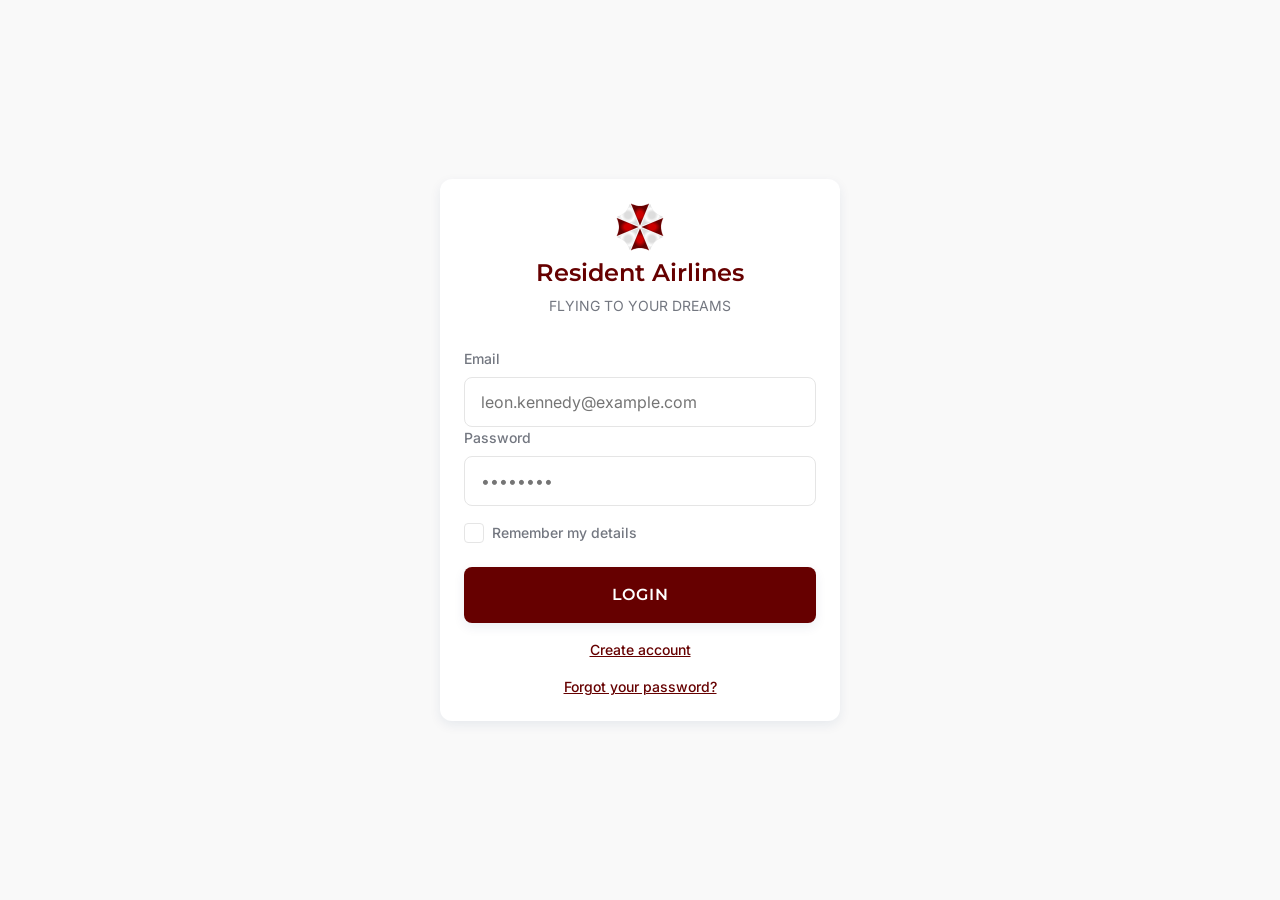
==== index.html @ 0a9ae1e3 "feat: :sparkles: Add login page structure with form" ====
<!DOCTYPE html>
<html lang="en">

<head>
    <meta charset="UTF-8">
    <meta name="viewport" content="width=device-width, initial-scale=1.0">
    <title>Resident Airlines</title>
    <link rel="stylesheet" href="./css/style.css">
    <link rel="stylesheet" href="./css/forms.css">
    <link rel="stylesheet" href="./css/layout.css">
</head>

<body>
    <div class="layout page--content">
        <main class="main-content main-content--centered">
            <div class="auth-container card">
                <div class="card__header">
                    <svg class="logo u-margin-bottom-sm">
                        <use href="./assets/logo.svg#logo"></use>
                    </svg>
                    <h1 class="card__title">Resident Airlines</h1>
                    <p class="card__subtitle">FLYING TO YOUR DREAMS</p>
                </div>

                <form action="form" action="#">
                    <div class="form__group">
                        <label class="form__label" for="email">Email</label>
                        <input class="form__input" type="email" id="email" placeholder="leon.kennedy@example.com" required>
                    </div>

                    <div class="form__group">
                        <label class="form__label" for="password">Password</label>
                        <input class="form__input" type="password" id="password" placeholder="••••••••" required>
                    </div>

                    <div class="form__group form__group--inline">
                        <label class="form__checkbox-container">
                            <input type="checkbox" class="form__checkbox">
                            <span class="form__label">Remember my details</span>
                        </label>
                    </div>

                    <a href="menu.html" class="btn btn--primary u-margin-top-md">Login</a>

                    <div class="card-links u-text-center u-display-column">
                        <a href="register.html" class="btn--link">Create account</a>
                        <a href="recover.html" class="btn--link">Forgot your password?</a>
                    </div>
                </form>
            </div>
        </main>
    </div>
</body>

</html>
---- css/style.css ----
@import url('https://fonts.googleapis.com/css2?family=Inter:wght@400;500;600&family=Montserrat:wght@500;600;700&display=swap');

:root {
  --color-primary: #660000;
  --color-primary-light: #943a3a;
  --color-secondary: #c5a059;
  --color-secondary-light: #e9c176;
  --color-background: #f9f9f9;
  --color-surface: #ffffff;
  --color-text-main: #1a1c1c;
  --color-text-muted: #737780;
  --color-border: #e5e5e5;
  --color-error: #ffa939;

  --font-heading: 'Montserrat', sans-serif;
  --font-body: 'Inter', sans-serif;

  --radius-sm: 4px;
  --radius-md: 8px;
  --radius-lg: 12px;
  --radius-xl: 24px;

  --shadow-1: 0 4px 12px rgba(0, 51, 102, 0.08);
  --shadow-hover: 0 8px 24px rgba(0, 51, 102, 0.12);

  --transition-default: all 0.3s ease;
}

*,
*::before,
*::after {
  box-sizing: border-box;
  margin: 0;
  padding: 0;
}

body {
  font-family: var(--font-body);
  background-color: var(--color-background);
  color: var(--color-text-main);
  line-height: 1.5;
}

h1 {
  font-family: var(--font-heading);
  font-weight: 600;
  line-height: 1.2;
  letter-spacing: 0, 02rem;
  color: var(--color-primary);
}

a {
  color: var(--color-primary);
  text-decoration: none;
  transition: var(--transition-default);
}

a:hover,
a:focus {
  color: var(--color-primary-light);
}

.u-text-center {
  text-align: center;
}

.u-margin-top-md {
  margin-top: 1.5rem;
}

.u-margin-bottom-sm {
  margin-bottom: 0.5rem;
}

.u-display-column {
  display: flex;
  flex-direction: column;
  gap: 1rem;
}

.logo {
  width: 48px;
  height: 48px;
}

.page-content {
  opacity: 0;
  animation: showContent 0.5s ease 2s forwards;
}

@keyframes showContent {
  to { opacity: 1; }
}
---- css/forms.css ----
.form {
  width: 100%;
  display: flex;
  flex-direction: column;
  gap: 1.25rem;
}

.form__group {
  display: flex;
  flex-direction: column;
  gap: 0.5rem;
  position: relative;
}

.form__group--inline {
  flex-direction: row;
  align-items: center;
  justify-content: space-between;
}

.form__label {
  font-size: 0.875rem;
  font-weight: 500;
  color: var(--color-text-muted);
}

.form__input {
  width: 100%;
  padding: 0.875rem 1rem;
  font-family: var(--font-body);
  font-size: 1rem;
  color: var(--color-text-main);
  background-color: var(--color-surface);
  border: 1px solid var(--color-border);
  border-radius: var(--radius-md);
  transition: var(--transition-default);
  outline: none;
}

.form__input:hover {
  border-color: var(--color-text-muted);
}

.form__input:focus,
.form__input:active {
  border-color: var(--color-primary);
  box-shadow: 0 0 0 2px rgba(0, 51, 102, 0.1);
}

.form__checkbox-container {
  display: flex;
  align-items: center;
  gap: 0.5rem;
  cursor: pointer;
  margin-top: 1rem;
}

.form__checkbox {
  appearance: none;
  width: 1.25rem;
  height: 1.25rem;
  border: 1px solid var(--color-border);
  border-radius: var(--radius-sm);
  background-color: var(--color-surface);
  cursor: pointer;
  position: relative;
  transition: var(--transition-default);
}

.form__checkbox:checked {
  background-color: var(--color-primary);
  border-color: var(--color-primary);
  background-image: url("data:image/svg+xml,%3Csvg xmlns='http://www.w3.org/2000/svg' viewBox='0 0 24 24' fill='none' stroke='white' stroke-width='4' stroke-linecap='round' stroke-linejoin='round'%3E%3Cpolyline points='20 6 9 17 4 12'%3E%3C/polyline%3E%3C/svg%3E");
  background-size: 70%;
  background-position: center;
  background-repeat: no-repeat;
}

.btn {
  display: inline-flex;
  align-items: center;
  justify-content: center;
  gap: 0.5rem;
  padding: 1rem 1.5rem;
  font-family: var(--font-heading);
  font-size: 1rem;
  font-weight: 600;
  letter-spacing: 0.05em;
  text-transform: uppercase;
  border: none;
  border-radius: var(--radius-md);
  cursor: pointer;
  transition: var(--transition-default);
  text-align: center;
  width: 100%;
}

.btn--primary {
  background-color: var(--color-primary);
  color: var(--color-surface);
  box-shadow: var(--shadow-1);
}

.btn--primary:hover,
.btn--primary:focus {
  background-color: rgb(95, 0, 0);
  transform: translateY(-2px);
  box-shadow: var(--shadow-hover);
  color: var(--color-surface);
}

.btn--primary:active {
  background-color: #800000;
  transform: translateY(0);
}

.btn--link {
  background: none;
  border: none;
  color: var(--color-primary);
  font-size: 0.875rem;
  font-weight: 500;
  text-decoration: underline;
  padding: 0;
  width: auto;
}
---- css/layout.css ----
.layout {
  display: flex;
  flex-direction: column;
  min-height: 100vh;
}

.main-content {
  flex: 1;
  padding: 2rem 1.5rem;
  display: flex;
  flex-direction: column;
  gap: 2rem;
  width: 100%;
}

.main-content--centered {
  justify-content: center;
  align-items: center;
}

/* CARDS */
.card {
  background-color: var(--color-surface);
  border-radius: var(--radius-lg);
  padding: 1.5rem;
  box-shadow: var(--shadow-1);
  transition: var(--transition-default);
}

.card:hover {
  box-shadow: var(--shadow-hover);
  transform: translateY(-2px);
}

.card__header {
  display: flex;
  flex-direction: column;
  align-items: center;
  text-align: center;
  margin-bottom: 2rem;
}

.card__title {
  font-size: 1.5rem;
  margin-bottom: 0.5rem;
}

.card__subtitle {
  color: var(--color-text-muted);
  font-size: 0.875rem;
}

.auth-container {
  width: 100%;
  max-width: 400px;
}

.card-links {
    margin-top: 1rem;
}
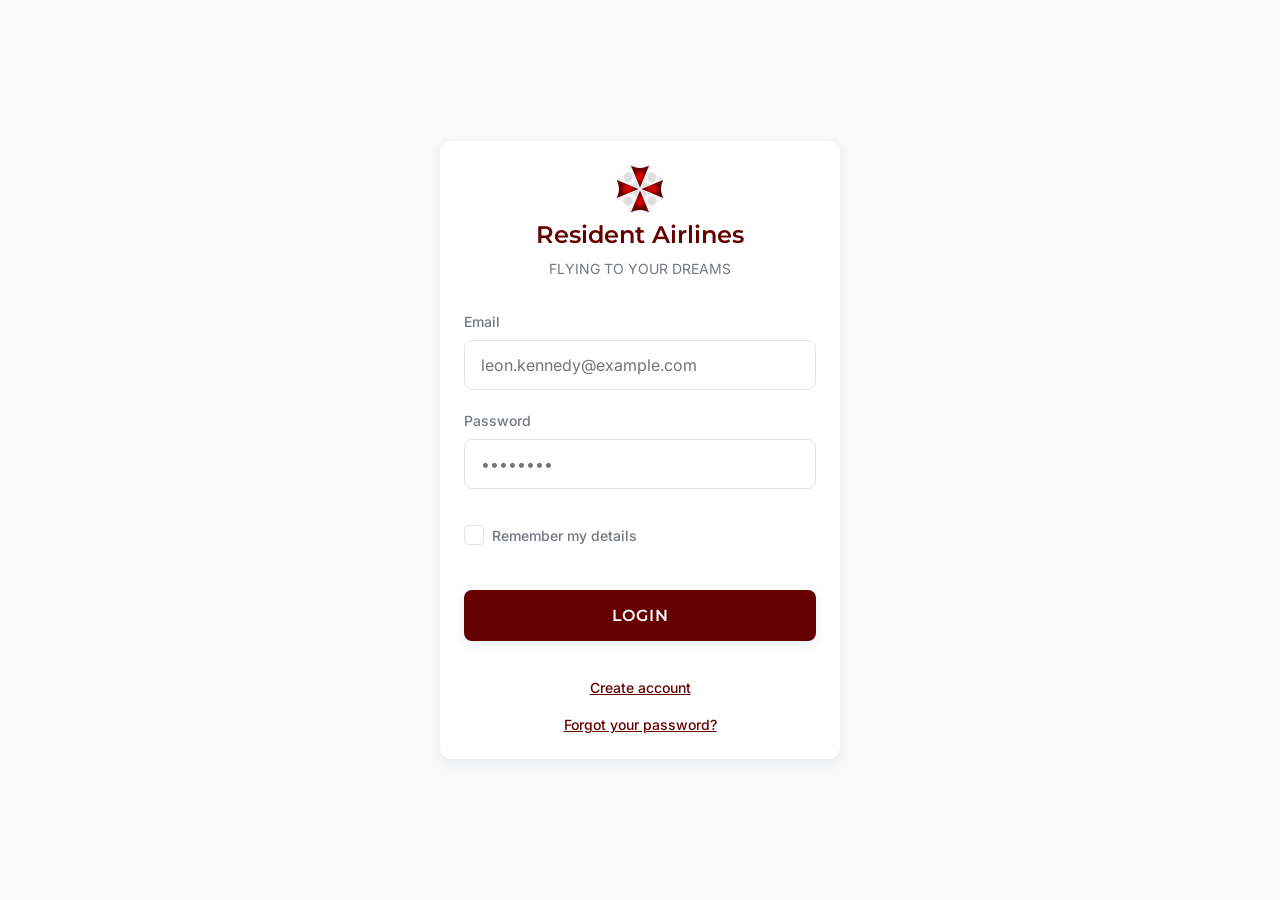
==== commit 815f89dd: "fix: :bug: Correct form attributes and improve button functionality on login page" ====
--- a/index.html
+++ b/index.html
@@ -11,7 +11,7 @@
 </head>
 
 <body>
-    <div class="layout page--content">
+    <div class="layout page-content">
         <main class="main-content main-content--centered">
             <div class="auth-container card">
                 <div class="card__header">
@@ -22,15 +22,15 @@
                     <p class="card__subtitle">FLYING TO YOUR DREAMS</p>
                 </div>
 
-                <form action="form" action="#">
+                <form class="form" action="./menu.html">
                     <div class="form__group">
                         <label class="form__label" for="email">Email</label>
-                        <input class="form__input" type="email" id="email" placeholder="leon.kennedy@example.com" required>
+                        <input class="form__input" type="email" name="email" id="email" placeholder="leon.kennedy@example.com" required>
                     </div>
 
                     <div class="form__group">
                         <label class="form__label" for="password">Password</label>
-                        <input class="form__input" type="password" id="password" placeholder="••••••••" required>
+                        <input class="form__input" type="password" name="password" id="password" placeholder="••••••••" required>
                     </div>
 
                     <div class="form__group form__group--inline">
@@ -40,11 +40,11 @@
                         </label>
                     </div>
 
-                    <a href="menu.html" class="btn btn--primary u-margin-top-md">Login</a>
+                    <input class="btn btn--primary u-margin-top-md" type="submit" value="Login">
 
                     <div class="card-links u-text-center u-display-column">
-                        <a href="register.html" class="btn--link">Create account</a>
-                        <a href="recover.html" class="btn--link">Forgot your password?</a>
+                        <a href="./register.html" class="btn--link">Create account</a>
+                        <a href="./recover.html" class="btn--link">Forgot your password?</a>
                     </div>
                 </form>
             </div>
--- a/css/style.css
+++ b/css/style.css
@@ -83,11 +83,21 @@
   height: 48px;
 }
 
+.icon {
+  display: inline-block;
+  width: 48px;
+  height: 48px;
+  color: var(--color-primary);
+  transition: var(--transition-default);
+}
+
 .page-content {
   opacity: 0;
-  animation: showContent 0.5s ease 2s forwards;
+  animation: showContent 0.5s ease 0.1s forwards;
 }
 
 @keyframes showContent {
-  to { opacity: 1; }
+  to {
+    opacity: 1;
+  }
 }
--- a/css/layout.css
+++ b/css/layout.css
@@ -50,6 +50,12 @@
   font-size: 0.875rem;
 }
 
+.subtext {
+  color: var(--color-text-muted);
+  font-size: 0.875rem;
+  text-align: justify;
+}
+
 .auth-container {
   width: 100%;
   max-width: 400px;
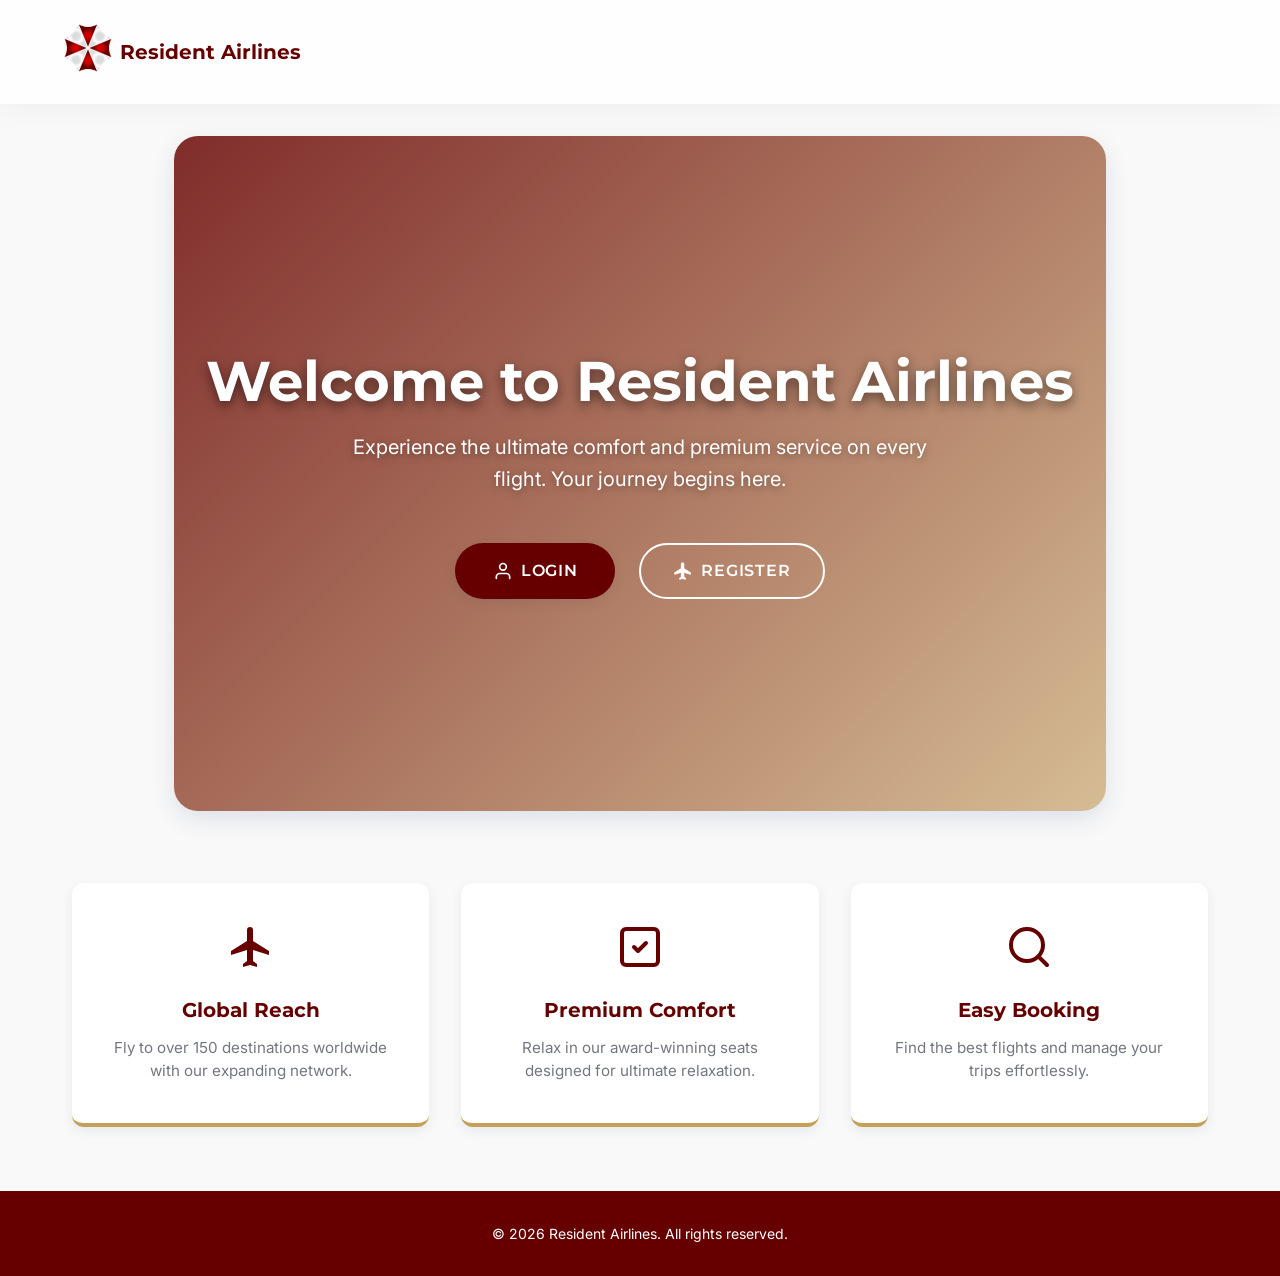
==== commit 060ccee5: "feat: :sparkles: Add initial HTML structure and styles for the homepage with responsive design" ====
--- a/index.html
+++ b/index.html
@@ -4,52 +4,68 @@
 <head>
     <meta charset="UTF-8">
     <meta name="viewport" content="width=device-width, initial-scale=1.0">
-    <title>Resident Airlines</title>
+    <title>Resident Airlines - Welcome</title>
     <link rel="stylesheet" href="./css/style.css">
     <link rel="stylesheet" href="./css/forms.css">
     <link rel="stylesheet" href="./css/layout.css">
+    <link rel="stylesheet" href="./css/responsive.css">
+    <link rel="stylesheet" href="./css/index.css">
 </head>
 
 <body>
     <div class="layout page-content">
-        <main class="main-content main-content--centered">
-            <div class="auth-container card">
-                <div class="card__header">
-                    <svg class="logo u-margin-bottom-sm">
-                        <use href="./assets/logo.svg#logo"></use>
-                    </svg>
-                    <h1 class="card__title">Resident Airlines</h1>
-                    <p class="card__subtitle">FLYING TO YOUR DREAMS</p>
+        <header class="header header--index">
+            <div class="header__brand">
+                <svg class="logo u-margin-bottom-sm">
+                    <use href="./assets/logo.svg#logo"></use>
+                </svg>
+                <span>Resident Airlines</span>
+            </div>
+        </header>
+
+        <main class="main-content main-content--index">
+            <div class="hero">
+                <div class="hero__bg"></div>
+                <div class="hero__content">
+                    <h1>Welcome to Resident Airlines</h1>
+                    <p>Experience the ultimate comfort and premium service on every flight. Your journey begins here.</p>
+                    
+                    <div class="hero__actions">
+                        <a href="./login.html" class="btn btn--primary">
+                            <svg class="icon-small"><use href="./assets/icons.svg#user"></use></svg>
+                            Login
+                        </a>
+                        <a href="./register.html" class="btn btn--outline">
+                            <svg class="icon-small"><use href="./assets/icons.svg#plane"></use></svg>
+                            Register
+                        </a>
+                    </div>
                 </div>
+            </div>
 
-                <form class="form" action="./menu.html">
-                    <div class="form__group">
-                        <label class="form__label" for="email">Email</label>
-                        <input class="form__input" type="email" name="email" id="email" placeholder="leon.kennedy@example.com" required>
-                    </div>
+            <section class="features">
+                <div class="feature-card">
+                    <svg class="feature-card__icon"><use href="./assets/icons.svg#plane"></use></svg>
+                    <h3>Global Reach</h3>
+                    <p>Fly to over 150 destinations worldwide with our expanding network.</p>
+                </div>
+                <div class="feature-card">
+                    <svg class="feature-card__icon"><use href="./assets/icons.svg#check"></use></svg>
+                    <h3>Premium Comfort</h3>
+                    <p>Relax in our award-winning seats designed for ultimate relaxation.</p>
+                </div>
+                <div class="feature-card">
+                    <svg class="feature-card__icon"><use href="./assets/icons.svg#search"></use></svg>
+                    <h3>Easy Booking</h3>
+                    <p>Find the best flights and manage your trips effortlessly.</p>
+                </div>
+            </section>
+        </main>
 
-                    <div class="form__group">
-                        <label class="form__label" for="password">Password</label>
-                        <input class="form__input" type="password" name="password" id="password" placeholder="••••••••" required>
-                    </div>
-
-                    <div class="form__group form__group--inline">
-                        <label class="form__checkbox-container">
-                            <input type="checkbox" class="form__checkbox">
-                            <span class="form__label">Remember my details</span>
-                        </label>
-                    </div>
-
-                    <input class="btn btn--primary u-margin-top-md" type="submit" value="Login">
-
-                    <div class="card-links u-text-center u-display-column">
-                        <a href="./register.html" class="btn--link">Create account</a>
-                        <a href="./recover.html" class="btn--link">Forgot your password?</a>
-                    </div>
-                </form>
-            </div>
-        </main>
+        <footer class="footer">
+            <p>&copy; 2026 Resident Airlines. All rights reserved.</p>
+        </footer>
     </div>
 </body>
 
-</html>+</html>
--- a/css/style.css
+++ b/css/style.css
@@ -5,11 +5,12 @@
   --color-primary-light: #943a3a;
   --color-secondary: #c5a059;
   --color-secondary-light: #e9c176;
+  --color-active-secondary: #ffc271;
   --color-background: #f9f9f9;
   --color-surface: #ffffff;
   --color-text-main: #1a1c1c;
   --color-text-muted: #737780;
-  --color-border: #e5e5e5;
+  --color-border: #7a7a7a;
   --color-error: #ffa939;
 
   --font-heading: 'Montserrat', sans-serif;
@@ -68,6 +69,10 @@
   margin-top: 1.5rem;
 }
 
+.u-margin-bottom-md {
+  margin-bottom: 1.5rem;
+}
+
 .u-margin-bottom-sm {
   margin-bottom: 0.5rem;
 }
@@ -91,6 +96,12 @@
   transition: var(--transition-default);
 }
 
+.flight__icon {
+  width: 20px;
+  height: 20px;
+  color: var(--color-text-main);
+}
+
 .page-content {
   opacity: 0;
   animation: showContent 0.5s ease 0.1s forwards;
--- a/css/forms.css
+++ b/css/forms.css
@@ -24,7 +24,8 @@
   color: var(--color-text-muted);
 }
 
-.form__input {
+.form__input,
+.form__select {
   width: 100%;
   padding: 0.875rem 1rem;
   font-family: var(--font-body);
@@ -37,11 +38,13 @@
   outline: none;
 }
 
-.form__input:hover {
+.form__input:hover,
+.form__select:hover {
   border-color: var(--color-text-muted);
 }
 
 .form__input:focus,
+.form__select:focus,
 .form__input:active {
   border-color: var(--color-primary);
   box-shadow: 0 0 0 2px rgba(0, 51, 102, 0.1);
@@ -123,4 +126,20 @@
   text-decoration: underline;
   padding: 0;
   width: auto;
+}
+
+.back-button {
+  width: calc(100% - 3rem);
+  /* Ajusta el ancho para que no choque con los bordes */
+
+  /* --- NUEVAS PROPIEDADES PARA FIJARLO --- */
+  position: fixed;
+  bottom: 1.5rem;
+  /* Separación del borde inferior de la pantalla */
+  left: 1.5rem;
+  /* Alineado a la izquierda */
+  right: 1.5rem;
+  /* Alineado a la derecha (junto con left hace que conserve el ancho) */
+  z-index: 100;
+  /* Asegura que quede por encima de los demás elementos */
 }
--- a/css/layout.css
+++ b/css/layout.css
@@ -2,6 +2,39 @@
   display: flex;
   flex-direction: column;
   min-height: 100vh;
+}
+
+.header {
+  background-color: var(--color-surface);
+  padding: 1.5rem;
+  display: flex;
+  align-items: center;
+  justify-content: space-between;
+  box-shadow: var(--shadow-1);
+  position: sticky;
+  top: 0;
+  z-index: 100;
+}
+
+.header__brand {
+  display: flex;
+  align-items: center;
+  gap: 0.5rem;
+  color: var(--color-primary);
+  font-family: var(--font-heading);
+  font-weight: 700;
+  font-size: 1.25rem;
+}
+
+.header__logo {
+  width: 32px;
+  height: 32px;
+  fill: var(--color-primary);
+}
+
+.header__user {
+  font-size: 0.875rem;
+  font-weight: 500;
 }
 
 .main-content {
@@ -9,8 +42,11 @@
   padding: 2rem 1.5rem;
   display: flex;
   flex-direction: column;
-  gap: 2rem;
+  gap: 0.5rem;
   width: 100%;
+  overflow: scroll;
+  padding-bottom: 6rem;
+  transition: margin-left 0.3s ease, padding 0.3s ease;
 }
 
 .main-content--centered {
@@ -27,6 +63,12 @@
   transition: var(--transition-default);
 }
 
+.card-check {
+  max-width: 800px;
+  margin: 0 auto;
+  width: 100%
+}
+
 .card:hover {
   box-shadow: var(--shadow-hover);
   transform: translateY(-2px);
@@ -37,7 +79,7 @@
   flex-direction: column;
   align-items: center;
   text-align: center;
-  margin-bottom: 2rem;
+  margin-bottom: 1rem;
 }
 
 .card__title {
@@ -48,6 +90,10 @@
 .card__subtitle {
   color: var(--color-text-muted);
   font-size: 0.875rem;
+}
+
+.card__big-text {
+  font-size: 1.1rem;
 }
 
 .subtext {
@@ -61,6 +107,284 @@
   max-width: 400px;
 }
 
+.grid {
+  display: grid;
+  gap: 1.5rem;
+  grid-template-columns: 1fr;
+}
+
+.grid_flight {
+  grid-template-columns: 1fr;
+}
+
+.action-card {
+  display: flex;
+  flex-direction: column;
+  align-items: center;
+  justify-content: center;
+  text-align: center;
+  padding: 2rem 1.5rem;
+  text-decoration: none;
+  background-color: var(--color-surface);
+  border-radius: var(--radius-lg);
+  box-shadow: var(--shadow-1);
+  transition: var(--transition-default);
+  border-left: 4px solid var(--color-primary);
+}
+
+.action-card__icon {
+  width: 48px;
+  height: 48px;
+  color: var(--color-primary);
+  margin-bottom: 1rem;
+  transition: var(--transition-default);
+}
+
+.action-card:hover {
+  transform: translateY(-4px);
+  box-shadow: var(--shadow-hover);
+  color: var(--color-secondary);
+  border-left-color: var(--color-secondary);
+}
+
+.action-card:focus {
+  transform: translateY(-4px);
+  box-shadow: var(--shadow-hover);
+  color: var(--color-active-secondary);
+  border-left-color: var(--color-active-secondary);
+  background-color: rgb(241, 241, 241);
+}
+
+.action-card:hover .action-card__icon {
+  color: var(--color-secondary);
+}
+
+.action-card:focus .action-card__icon {
+  color: var(--color-active-secondary);
+}
+
+.action-card__title {
+  color: var(--color-primary);
+  font-size: 1.25rem;
+  font-family: var(--font-heading);
+  font-weight: 600;
+}
+
 .card-links {
-    margin-top: 1rem;
+  margin-top: 1rem;
+}
+
+.flight-card {
+  display: flex;
+  flex-direction: column;
+  background-color: var(--color-surface);
+  border-radius: var(--radius-lg);
+  box-shadow: var(--shadow-1);
+  overflow: hidden;
+  position: relative;
+  transition: var(--transition-default);
+}
+
+.flight-card:hover {
+  box-shadow: var(--shadow-hover);
+}
+
+.flight-card::before {
+  content: '';
+  position: absolute;
+  left: 0;
+  top: 0;
+  bottom: 0;
+  width: 4px;
+  background-color: var(--color-secondary);
+}
+
+.flight-card__header {
+  padding: 1rem 1.5rem;
+  border-bottom: 1px dashed var(--color-border);
+  display: flex;
+  justify-content: space-between;
+  align-items: center;
+}
+
+.flight-card__route {
+  font-family: var(--font-heading);
+  font-weight: 700;
+  font-size: 1.125rem;
+  display: flex;
+  align-items: center;
+  gap: 0.5rem;
+  color: var(--color-primary);
+}
+
+.flight-card__code {
+  padding: 0.25rem 0.75rem;
+  border-radius: 50px;
+  font-size: 0.75rem;
+  font-weight: 600;
+  background-color: var(--color-background);
+  color: var(--color-text-main);
+}
+
+.flight-card__status {
+  background-color: #e3f2fd;
+  color: #1565c0;
+}
+
+.flight-card__body, .flight-card__body--second {
+  padding: 1.5rem;
+  display: grid;
+  grid-template-columns: 1fr 1fr;
+  gap: 1.25rem;
+}
+
+.flight-card__detail {
+  display: flex;
+  flex-direction: column;
+}
+
+.flight-card__label {
+  font-size: 0.75rem;
+  color: var(--color-text-muted);
+  text-transform: uppercase;
+  letter-spacing: 0.05em;
+  margin-bottom: 0.25rem;
+}
+
+.flight-card__value {
+  font-weight: 500;
+  font-size: 1rem;
+}
+
+.flight-card__price {
+  font-family: var(--font-heading);
+  font-weight: 700;
+  font-size: 1.5rem;
+  color: var(--color-primary);
+}
+
+.sidebar {
+  display: flex;
+  flex-direction: column;
+  position: fixed;
+  top: 0;
+  left: 0;
+  bottom: 0;
+  width: 280px;
+  background-color: var(--color-primary);
+  color: var(--color-surface);
+  z-index: 999;
+  transform: translateX(-100%);
+  transition: transform 0.3s ease;
+  overflow-y: auto;
+}
+
+.sidebar__header {
+  padding: 1.5rem;
+  border-bottom: 1px solid rgba(255, 255, 255, 0.1);
+}
+
+.sidebar__brand {
+  display: flex;
+  align-items: center;
+  gap: 0.5rem;
+  font-family: var(--font-heading);
+  font-weight: 700;
+  font-size: 1.25rem;
+  color: var(--color-secondary);
+}
+
+.sidebar__brand .header__logo {
+  fill: var(--color-secondary);
+}
+
+.sidebar__user {
+  padding: 1.5rem;
+  display: flex;
+  align-items: center;
+  gap: 1rem;
+  border-bottom: 1px solid rgba(255, 255, 255, 0.1);
+}
+
+.sidebar__avatar {
+  width: 48px;
+  height: 48px;
+  border-radius: 50%;
+  background-color: var(--color-secondary);
+  color: var(--color-primary);
+  display: flex;
+  align-items: center;
+  justify-content: center;
+  font-weight: 700;
+  font-family: var(--font-heading);
+}
+
+.sidebar__user-info {
+  display: flex;
+  flex-direction: column;
+}
+
+.sidebar__name {
+  font-weight: 600;
+}
+
+.sidebar__icon {
+  width: 32px;
+  height: 32px;
+  color: var(--color-secondary);
+}
+
+.sidebar__nav {
+  display: flex;
+  flex-direction: column;
+  padding: 1rem 0;
+  flex: 1;
+}
+
+.sidebar__link {
+  display: flex;
+  align-items: center;
+  gap: 1rem;
+  padding: 1rem 1.5rem;
+  color: var(--color-surface);
+  text-decoration: none;
+  font-weight: 500;
+  transition: var(--transition-default);
+}
+
+.sidebar__link .icon {
+  fill: var(--color-surface);
+  opacity: 0.7;
+  width: 24px;
+  height: 24px;
+}
+
+.sidebar__link:hover,
+.sidebar__link:focus,
+.sidebar__link--active {
+  background-color: rgba(255, 255, 255, 0.1);
+  color: var(--color-secondary);
+}
+
+.sidebar__link:hover .icon,
+.sidebar__link--active .icon {
+  fill: var(--color-secondary);
+  opacity: 1;
+}
+
+.sidebar__footer {
+  padding: 1rem 0;
+  border-top: 1px solid rgba(255, 255, 255, 0.1);
+}
+
+.sidebar__link--logout:hover {
+  color: var(--color-error);
+}
+
+.sidebar__link--logout:hover .icon {
+  fill: var(--color-error);
+}
+
+.dashboard-inner-content {
+  width: 100%;
 }
--- a/css/responsive.css
+++ b/css/responsive.css
@@ -0,0 +1,67 @@
+/* Tablet */
+@media screen and (min-width: 768px) {
+    .main-content {
+        padding: 3rem;
+    }
+
+    .auth-container {
+        padding: 2rem;
+    }
+
+    .flight-card__body {
+        grid-template-columns: repeat(4, 1fr);
+        align-items: center;
+    }
+}
+
+/* Desktop */
+@media screen and (min-width: 1024px) {
+    .layout {
+        max-width: 1280px;
+        margin: 0 auto;
+        background-color: var(--color-background);
+        box-shadow: var(--shadow-hover);
+    }
+
+    body {
+        background-color: #e5e5e5;
+    }
+
+    .main-content {
+        padding: 4rem;
+    }
+
+    .header {
+        padding: 1.5rem 4rem;
+    }
+}
+
+/* Tablet Dashboard Layout */
+@media screen and (min-width: 768px) {
+    .layout--dashboard {
+        flex-direction: row;
+        height: 100vh;
+        overflow: hidden;
+        max-width: 100%;
+        margin: 0;
+        box-shadow: none;
+    }
+
+    .sidebar {
+        transform: translateX(0);
+    }
+
+    .header, .back-button {
+        display: none;
+    }
+
+    .main-content--dashboard {
+        margin-left: 280px;
+        padding: 3rem;
+        overflow-y: auto;
+        flex: 1;
+        display: flex;
+        flex-direction: column;
+        align-items: center;
+    }
+}
--- a/css/index.css
+++ b/css/index.css
@@ -0,0 +1,202 @@
+.header--index {
+    position: sticky;
+    top: 0;
+    box-shadow: 0 4px 30px rgba(0, 0, 0, 0.05);
+    background: rgba(255, 255, 255, 0.8) !important;
+    backdrop-filter: blur(10px);
+    -webkit-backdrop-filter: blur(10px);
+    display: flex !important;
+    z-index: 1000;
+}
+
+.main-content--index {
+    padding: 0 !important;
+    background-color: var(--color-background);
+}
+
+.hero {
+    position: relative;
+    display: flex;
+    flex-direction: column;
+    align-items: center;
+    justify-content: center;
+    text-align: center;
+    padding: 4rem 2rem;
+    min-height: 75vh;
+    color: var(--color-surface);
+    overflow: hidden;
+    margin: 2rem auto 4rem;
+    max-width: 1200px;
+    border-radius: var(--radius-xl);
+    box-shadow: var(--shadow-hover);
+}
+
+.hero__bg {
+    position: absolute;
+    top: -5%;
+    left: -5%;
+    width: 110%;
+    height: 110%;
+    background: linear-gradient(135deg, rgba(102, 0, 0, 0.85), rgba(197, 160, 89, 0.6)), url('https://images.unsplash.com/photo-1436491865332-7a61a109cc05?q=80&w=2074&auto=format&fit=crop') no-repeat center center/cover;
+    z-index: 1;
+    animation: slowZoom 25s infinite alternate linear;
+}
+
+@keyframes slowZoom {
+    0% { transform: scale(1); }
+    100% { transform: scale(1.1); }
+}
+
+.hero__content {
+    position: relative;
+    z-index: 2;
+    animation: showContent 1s ease 0.2s forwards;
+    opacity: 0;
+    display: flex;
+    flex-direction: column;
+    align-items: center;
+}
+
+.hero h1 {
+    color: var(--color-surface);
+    font-size: 3.5rem;
+    margin-bottom: 1rem;
+    text-shadow: 0 4px 12px rgba(0, 0, 0, 0.5);
+    font-family: var(--font-heading);
+    font-weight: 700;
+}
+
+.hero p {
+    font-size: 1.25rem;
+    margin-bottom: 3rem;
+    max-width: 600px;
+    text-shadow: 0 2px 8px rgba(0, 0, 0, 0.4);
+    line-height: 1.6;
+}
+
+.hero__actions {
+    display: flex;
+    gap: 1.5rem;
+    flex-wrap: wrap;
+    justify-content: center;
+    width: 100%;
+}
+
+.hero .btn {
+    min-width: 160px;
+    width: auto;
+    border-radius: 50px;
+    font-size: 1rem;
+    padding: 0.875rem 2rem;
+    display: flex;
+    align-items: center;
+    justify-content: center;
+    gap: 0.5rem;
+}
+
+.icon-small {
+    width: 20px;
+    height: 20px;
+    fill: none;
+    stroke: currentColor;
+    color: currentColor;
+}
+
+.btn--outline {
+    background-color: transparent;
+    color: var(--color-surface);
+    border: 2px solid var(--color-surface);
+}
+
+.btn--outline:hover, .btn--outline:focus {
+    background-color: var(--color-surface);
+    color: var(--color-primary);
+    transform: translateY(-2px);
+    box-shadow: var(--shadow-hover);
+}
+
+.btn--outline:active {
+    transform: translateY(0);
+}
+
+/* Features */
+.features {
+    display: grid;
+    grid-template-columns: repeat(auto-fit, minmax(280px, 1fr));
+    gap: 2rem;
+    max-width: 1200px;
+    margin: 0 auto 4rem;
+    padding: 0 2rem;
+}
+
+.feature-card {
+    background: var(--color-surface);
+    padding: 2.5rem 2rem;
+    border-radius: var(--radius-lg);
+    box-shadow: var(--shadow-1);
+    text-align: center;
+    transition: var(--transition-default);
+    display: flex;
+    flex-direction: column;
+    align-items: center;
+    border-bottom: 4px solid var(--color-secondary);
+}
+
+.feature-card:hover {
+    transform: translateY(-8px);
+    box-shadow: var(--shadow-hover);
+    border-bottom-color: var(--color-primary);
+}
+
+.feature-card__icon {
+    width: 48px;
+    height: 48px;
+    color: var(--color-primary);
+    margin-bottom: 1.5rem;
+    transition: var(--transition-default);
+}
+
+.feature-card:hover .feature-card__icon {
+    color: var(--color-secondary);
+    transform: scale(1.1);
+}
+
+.feature-card h3 {
+    font-family: var(--font-heading);
+    font-size: 1.25rem;
+    color: var(--color-primary);
+    margin-bottom: 0.75rem;
+}
+
+.feature-card p {
+    color: var(--color-text-muted);
+    font-size: 0.95rem;
+    line-height: 1.5;
+}
+
+/* Footer */
+.footer {
+    background-color: var(--color-primary);
+    color: var(--color-surface);
+    text-align: center;
+    padding: 2rem;
+    margin-top: auto;
+    font-size: 0.875rem;
+}
+
+@media screen and (max-width: 768px) {
+    .hero {
+        border-radius: 0;
+        margin: 0 auto 3rem;
+    }
+    .hero h1 {
+        font-size: 2.5rem;
+    }
+    .hero__actions {
+        flex-direction: column;
+        gap: 1rem;
+    }
+    .features {
+        padding: 0 1rem;
+    }
+}
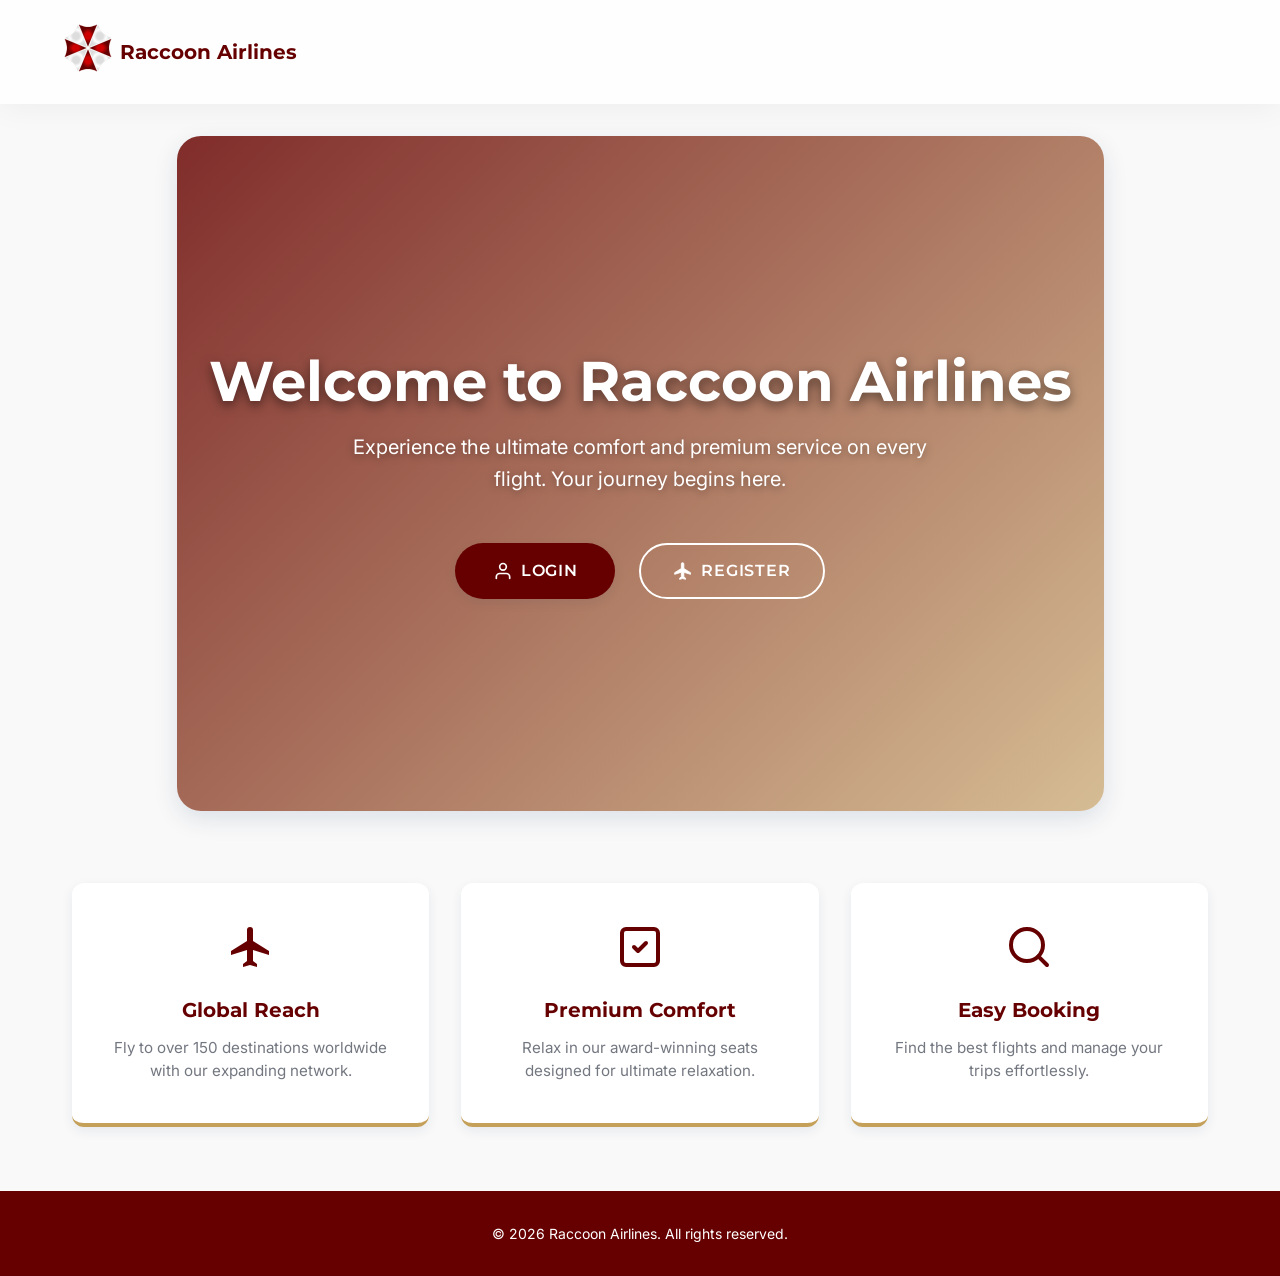
==== commit 17e5447f: "feat: :sparkles: Update branding from Resident Airlines to Raccoon Airlines across multiple HTML fil" ====
--- a/index.html
+++ b/index.html
@@ -4,7 +4,7 @@
 <head>
     <meta charset="UTF-8">
     <meta name="viewport" content="width=device-width, initial-scale=1.0">
-    <title>Resident Airlines - Welcome</title>
+    <title>Raccoon Airlines - Welcome</title>
     <link rel="stylesheet" href="./css/style.css">
     <link rel="stylesheet" href="./css/forms.css">
     <link rel="stylesheet" href="./css/layout.css">
@@ -19,7 +19,7 @@
                 <svg class="logo u-margin-bottom-sm">
                     <use href="./assets/logo.svg#logo"></use>
                 </svg>
-                <span>Resident Airlines</span>
+                <span>Raccoon Airlines</span>
             </div>
         </header>
 
@@ -27,16 +27,21 @@
             <div class="hero">
                 <div class="hero__bg"></div>
                 <div class="hero__content">
-                    <h1>Welcome to Resident Airlines</h1>
-                    <p>Experience the ultimate comfort and premium service on every flight. Your journey begins here.</p>
-                    
+                    <h1>Welcome to Raccoon Airlines</h1>
+                    <p>Experience the ultimate comfort and premium service on every flight. Your journey begins here.
+                    </p>
+
                     <div class="hero__actions">
                         <a href="./login.html" class="btn btn--primary">
-                            <svg class="icon-small"><use href="./assets/icons.svg#user"></use></svg>
+                            <svg class="icon-small">
+                                <use href="./assets/icons.svg#user"></use>
+                            </svg>
                             Login
                         </a>
                         <a href="./register.html" class="btn btn--outline">
-                            <svg class="icon-small"><use href="./assets/icons.svg#plane"></use></svg>
+                            <svg class="icon-small">
+                                <use href="./assets/icons.svg#plane"></use>
+                            </svg>
                             Register
                         </a>
                     </div>
@@ -45,17 +50,23 @@
 
             <section class="features">
                 <div class="feature-card">
-                    <svg class="feature-card__icon"><use href="./assets/icons.svg#plane"></use></svg>
+                    <svg class="feature-card__icon">
+                        <use href="./assets/icons.svg#plane"></use>
+                    </svg>
                     <h3>Global Reach</h3>
                     <p>Fly to over 150 destinations worldwide with our expanding network.</p>
                 </div>
                 <div class="feature-card">
-                    <svg class="feature-card__icon"><use href="./assets/icons.svg#check"></use></svg>
+                    <svg class="feature-card__icon">
+                        <use href="./assets/icons.svg#check"></use>
+                    </svg>
                     <h3>Premium Comfort</h3>
                     <p>Relax in our award-winning seats designed for ultimate relaxation.</p>
                 </div>
                 <div class="feature-card">
-                    <svg class="feature-card__icon"><use href="./assets/icons.svg#search"></use></svg>
+                    <svg class="feature-card__icon">
+                        <use href="./assets/icons.svg#search"></use>
+                    </svg>
                     <h3>Easy Booking</h3>
                     <p>Find the best flights and manage your trips effortlessly.</p>
                 </div>
@@ -63,9 +74,9 @@
         </main>
 
         <footer class="footer">
-            <p>&copy; 2026 Resident Airlines. All rights reserved.</p>
+            <p>&copy; 2026 Raccoon Airlines. All rights reserved.</p>
         </footer>
     </div>
 </body>
 
-</html>
+</html>
--- a/css/style.css
+++ b/css/style.css
@@ -61,8 +61,73 @@
   color: var(--color-primary-light);
 }
 
+/* Subtext */
 .u-text-center {
   text-align: center;
+}
+
+/* Simulated Loading Screen */
+.loader-screen {
+  position: fixed;
+  top: 0;
+  left: 0;
+  width: 100vw;
+  height: 100vh;
+  background-color: var(--color-background);
+  z-index: 100;
+  display: flex;
+  align-items: center;
+  justify-content: center;
+  animation: hideLoader 0.6s cubic-bezier(0.8, 0, 0.2, 1) 1.5s forwards;
+}
+
+.loader-screen__content {
+  display: flex;
+  flex-direction: column;
+  align-items: center;
+  gap: 2rem;
+}
+
+.loader-screen__logo {
+  width: 100px;
+  height: 100px;
+  animation: spinLogo 2s linear infinite;
+}
+
+.loader-screen__bar {
+  width: 200px;
+  height: 4px;
+  background-color: #d1d1d1;
+  border-radius: 4px;
+  overflow: hidden;
+  position: relative;
+}
+
+.loader-screen__bar::after {
+  content: '';
+  position: absolute;
+  top: 0;
+  left: 0;
+  height: 100%;
+  width: 0%;
+  background-color: var(--color-primary);
+  border-radius: 4px;
+  animation: fillBar 1.2s ease-out forwards;
+}
+
+@keyframes hideLoader {
+  0% { opacity: 1; visibility: visible; }
+  100% { opacity: 0; visibility: hidden; }
+}
+
+@keyframes spinLogo {
+  0% { transform: rotate(0deg); }
+  100% { transform: rotate(360deg); }
+}
+
+@keyframes fillBar {
+  0% { width: 0%; }
+  100% { width: 100%; }
 }
 
 .u-margin-top-md {
@@ -96,6 +161,14 @@
   transition: var(--transition-default);
 }
 
+.icon-small {
+  width: 20px;
+  height: 20px;
+  fill: none;
+  stroke: currentColor;
+  color: currentColor;
+}
+
 .flight__icon {
   width: 20px;
   height: 20px;
--- a/css/layout.css
+++ b/css/layout.css
@@ -11,9 +11,34 @@
   align-items: center;
   justify-content: space-between;
   box-shadow: var(--shadow-1);
-  position: sticky;
-  top: 0;
+  position: static;
   z-index: 100;
+}
+
+.auth-header {
+  background: transparent;
+  box-shadow: none;
+  position: static;
+  padding: 1rem 1.5rem 0;
+}
+
+.header__back {
+  display: inline-flex;
+  align-items: center;
+  gap: 0.5rem;
+  font-size: 1rem;
+  font-weight: 500;
+  color: var(--color-primary);
+  text-decoration: none;
+  transition: var(--transition-default);
+}
+
+.header__back:hover {
+  color: var(--color-secondary);
+}
+
+.header__back .icon-small {
+  transform: rotate(180deg);
 }
 
 .header__brand {
@@ -45,7 +70,6 @@
   gap: 0.5rem;
   width: 100%;
   overflow: scroll;
-  padding-bottom: 6rem;
   transition: margin-left 0.3s ease, padding 0.3s ease;
 }
 
@@ -387,4 +411,43 @@
 
 .dashboard-inner-content {
   width: 100%;
+}
+
+.mobile-user-profile {
+  display: flex;
+  align-items: center;
+  gap: 1rem;
+  padding: 1.5rem;
+}
+
+.mobile-user-profile__avatar {
+  width: 48px;
+  height: 48px;
+  border-radius: 50%;
+  background-color: var(--color-secondary);
+  color: var(--color-primary);
+  display: flex;
+  align-items: center;
+  justify-content: center;
+  font-weight: 700;
+  font-family: var(--font-heading);
+}
+
+.mobile-user-profile__info {
+  display: flex;
+  flex-direction: column;
+}
+
+.mobile-user-profile__name {
+  font-weight: 600;
+  color: var(--color-primary);
+  font-family: var(--font-heading);
+}
+
+.mobile-user-profile__logout {
+  font-size: 0.875rem;
+  color: var(--color-text-muted);
+  text-decoration: underline;
+  margin-top: 0.25rem;
+  display: inline-block;
 }
--- a/css/responsive.css
+++ b/css/responsive.css
@@ -5,7 +5,10 @@
     }
 
     .auth-container {
-        padding: 2rem;
+        padding: 3rem;
+        max-width: 450px;
+        box-shadow: var(--shadow-hover);
+        border-top: 6px solid var(--color-primary);
     }
 
     .flight-card__body {
@@ -51,7 +54,7 @@
         transform: translateX(0);
     }
 
-    .header, .back-button {
+    .header, .back-button, .mobile-user-profile {
         display: none;
     }
 
--- a/css/index.css
+++ b/css/index.css
@@ -94,14 +94,6 @@
     gap: 0.5rem;
 }
 
-.icon-small {
-    width: 20px;
-    height: 20px;
-    fill: none;
-    stroke: currentColor;
-    color: currentColor;
-}
-
 .btn--outline {
     background-color: transparent;
     color: var(--color-surface);
@@ -121,8 +113,9 @@
 
 /* Features */
 .features {
-    display: grid;
-    grid-template-columns: repeat(auto-fit, minmax(280px, 1fr));
+    display: flex;
+    flex-wrap: wrap;
+    justify-content: center;
     gap: 2rem;
     max-width: 1200px;
     margin: 0 auto 4rem;
@@ -130,6 +123,7 @@
 }
 
 .feature-card {
+    flex: 1 1 300px;
     background: var(--color-surface);
     padding: 2.5rem 2rem;
     border-radius: var(--radius-lg);
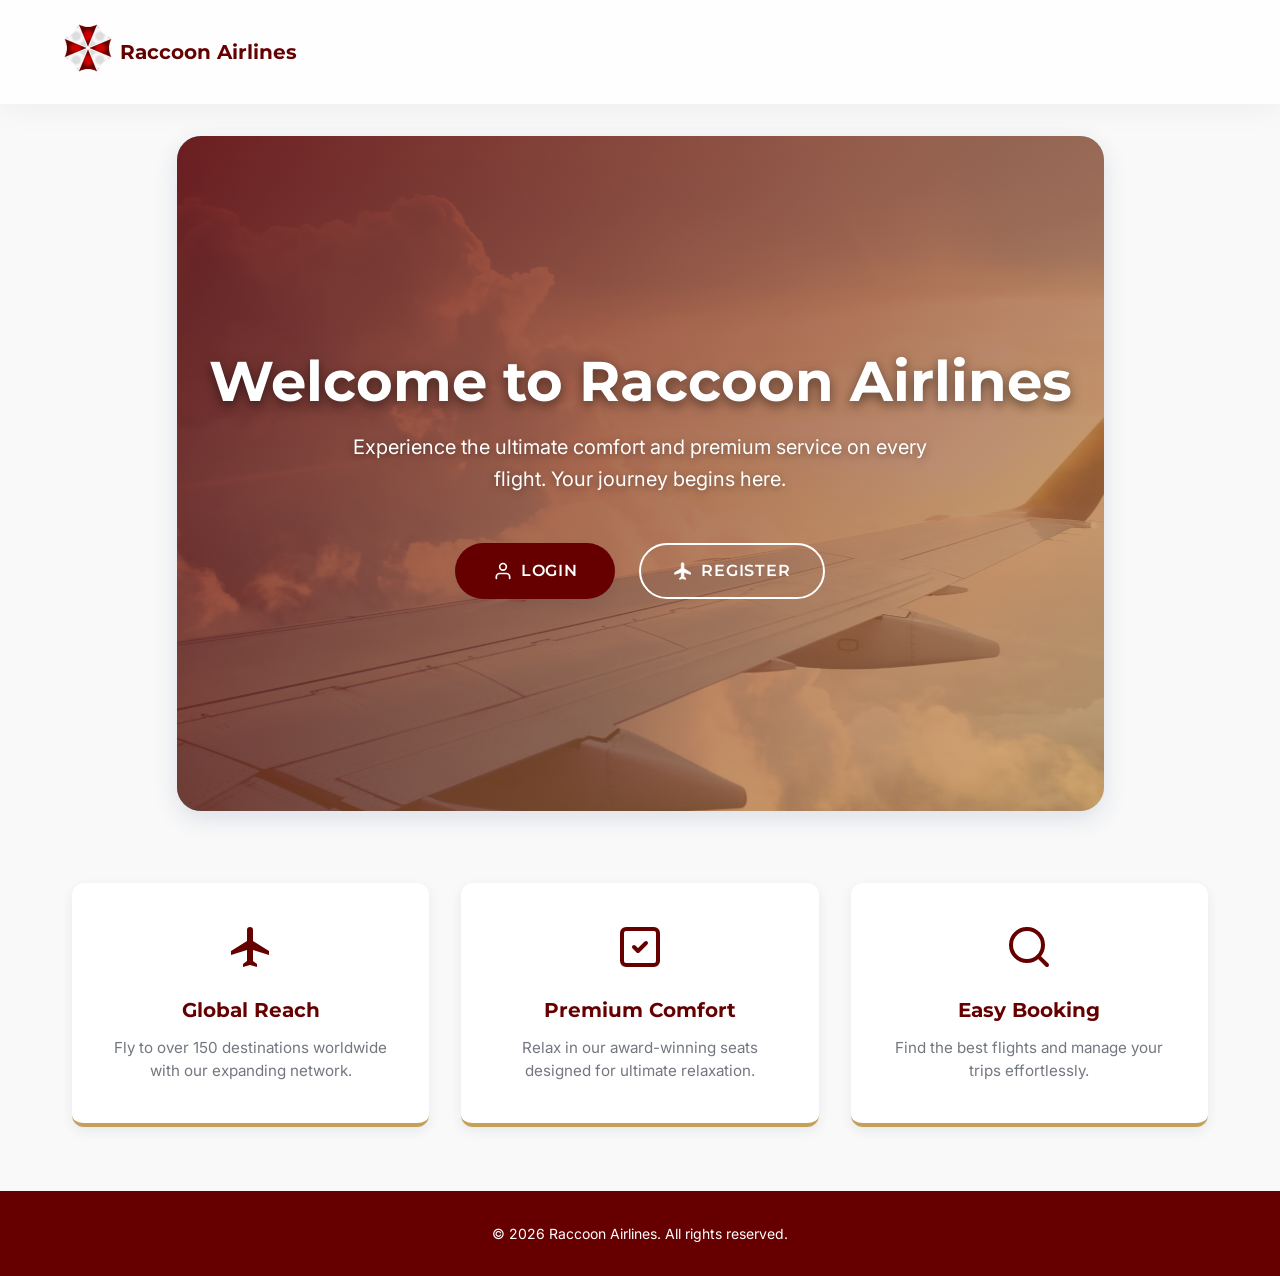
==== commit 3d142f95: "feat: :art: add favicon to all site pages" ====
--- a/index.html
+++ b/index.html
@@ -10,6 +10,7 @@
     <link rel="stylesheet" href="./css/layout.css">
     <link rel="stylesheet" href="./css/responsive.css">
     <link rel="stylesheet" href="./css/index.css">
+    <link rel="icon" type="image/svg+xml" href="./img/logo.svg">
 </head>
 
 <body>
--- a/css/style.css
+++ b/css/style.css
@@ -74,7 +74,7 @@
   width: 100vw;
   height: 100vh;
   background-color: var(--color-background);
-  z-index: 100;
+  z-index: 9999;
   display: flex;
   align-items: center;
   justify-content: center;
--- a/css/layout.css
+++ b/css/layout.css
@@ -22,6 +22,39 @@
   padding: 1rem 1.5rem 0;
 }
 
+.login-wrapper {
+    display: flex;
+    flex-direction: column;
+    min-height: 100vh;
+}
+
+.login-form-container {
+    flex: 1;
+    display: flex;
+    flex-direction: column;
+    padding: 1rem;
+    background: #ffffff;
+}
+
+.login-showcase {
+    position: fixed;
+    top: 0;
+    right: 0;
+    bottom: 0;
+    width: 300px;
+    background-color: #4a0d0d;
+    z-index: 999;
+    transform: translateX(100%);
+    transition: transform 0.3s ease;
+    display: flex;
+    flex-direction: column;
+    overflow: hidden;
+}
+
+.login-showcase--active {
+    transform: translateX(0);
+}
+
 .header__back {
   display: inline-flex;
   align-items: center;
@@ -71,6 +104,10 @@
   width: 100%;
   overflow: scroll;
   transition: margin-left 0.3s ease, padding 0.3s ease;
+}
+
+.main-button {
+  padding-bottom: 6rem;
 }
 
 .main-content--centered {
@@ -211,6 +248,7 @@
 
 .flight-card:hover {
   box-shadow: var(--shadow-hover);
+  transform: translateY(-2px);
 }
 
 .flight-card::before {
@@ -450,4 +488,12 @@
   text-decoration: underline;
   margin-top: 0.25rem;
   display: inline-block;
+}
+
+.mobile-user-profile__menu {
+  margin-left: auto;
+  font-size: 0.875rem;
+  color: var(--color-primary);
+  text-decoration: underline;
+  font-weight: 500;
 }
--- a/css/responsive.css
+++ b/css/responsive.css
@@ -1,3 +1,91 @@
+.login-showcase {
+    background-image: url('../assets/airline_bg.png');
+    background-size: cover;
+    background-position: center;
+    align-items: center;
+    justify-content: center;
+}
+
+.login-showcase::before {
+    content: '';
+    position: absolute;
+    top: 0; left: 0; right: 0; bottom: 0;
+    background: linear-gradient(135deg, rgba(160, 20, 20, 0.4) 0%, rgba(80, 10, 10, 0.8) 100%);
+}
+
+.showcase-content {
+    position: relative;
+    z-index: 2;
+    text-align: center;
+    color: white;
+    padding: 3rem;
+    border-radius: 24px;
+    max-width: 600px;
+    transform: translateY(20px);
+    animation: fadeInUp 1s cubic-bezier(0.16, 1, 0.3, 1) forwards;
+}
+
+.glass-panel {
+    background: rgba(255, 255, 255, 0.05);
+    backdrop-filter: blur(16px);
+    -webkit-backdrop-filter: blur(16px);
+    border: 1px solid rgba(255, 255, 255, 0.15);
+    box-shadow: 0 8px 32px 0 rgba(0, 0, 0, 0.2);
+}
+
+.showcase-content h2 {
+    font-size: 3.5rem;
+    font-weight: 800;
+    margin-bottom: 0.5rem;
+    letter-spacing: -1px;
+    text-shadow: 0 4px 12px rgba(0,0,0,0.3);
+}
+
+.showcase-content p {
+    font-size: 1.1rem;
+    font-weight: 500;
+    letter-spacing: 5px;
+    margin-bottom: 2.5rem;
+    text-transform: uppercase;
+    color: rgba(255, 255, 255, 0.9);
+}
+
+.showcase-features {
+    display: flex;
+    gap: 1rem;
+    justify-content: center;
+    flex-wrap: wrap;
+}
+
+.feature-tag {
+    background: rgba(255, 255, 255, 0.1);
+    border: 1px solid rgba(255, 255, 255, 0.2);
+    padding: 0.6rem 1.2rem;
+    border-radius: 30px;
+    font-size: 0.9rem;
+    font-weight: 500;
+    backdrop-filter: blur(8px);
+    transition: all 0.3s ease;
+    cursor: default;
+}
+
+.feature-tag:hover {
+    background: rgba(255, 255, 255, 0.2);
+    transform: translateY(-3px);
+    box-shadow: 0 4px 12px rgba(0,0,0,0.2);
+}
+
+@keyframes fadeInUp {
+    from {
+        opacity: 0;
+        transform: translateY(40px);
+    }
+    to {
+        opacity: 1;
+        transform: translateY(0);
+    }
+}
+
 /* Tablet */
 @media screen and (min-width: 768px) {
     .main-content {
@@ -15,12 +103,44 @@
         grid-template-columns: repeat(4, 1fr);
         align-items: center;
     }
+
+    .login-wrapper {
+        flex-direction: row;
+        height: 100vh;
+        overflow: hidden;
+    }
+
+    .login-form-container {
+        flex: 0 0 50%;
+        max-width: 550px;
+        padding: 2rem 3rem;
+        box-shadow: 15px 0 30px rgba(0,0,0,0.08);
+        z-index: 2;
+        overflow-y: auto;
+    }
+
+    .login-card {
+        padding: 2rem;
+    }
+
+    .login-showcase {
+        flex: 1;
+        display: flex;
+        align-items: center;
+        justify-content: center;
+        position: relative;
+        padding: 3rem;
+        transform: translateX(0); /* Override mobile off-canvas */
+        width: auto;
+    }
+
+
 }
 
 /* Desktop */
 @media screen and (min-width: 1024px) {
     .layout {
-        max-width: 1280px;
+        width: 100vw;
         margin: 0 auto;
         background-color: var(--color-background);
         box-shadow: var(--shadow-hover);
@@ -36,6 +156,16 @@
 
     .header {
         padding: 1.5rem 4rem;
+    }
+
+    .login-form-container {
+        flex: 0 0 40%;
+        max-width: 600px;
+        padding: 4rem 5rem;
+    }
+    
+    .showcase-content h2 {
+        font-size: 4.5rem;
     }
 }
 
@@ -54,7 +184,9 @@
         transform: translateX(0);
     }
 
-    .header, .back-button, .mobile-user-profile {
+    .layout--dashboard .header, 
+    .layout--dashboard .back-button, 
+    .layout--dashboard .mobile-user-profile {
         display: none;
     }
 
--- a/css/index.css
+++ b/css/index.css
@@ -37,7 +37,7 @@
     left: -5%;
     width: 110%;
     height: 110%;
-    background: linear-gradient(135deg, rgba(102, 0, 0, 0.85), rgba(197, 160, 89, 0.6)), url('https://images.unsplash.com/photo-1436491865332-7a61a109cc05?q=80&w=2074&auto=format&fit=crop') no-repeat center center/cover;
+    background: linear-gradient(135deg, rgba(102, 0, 0, 0.85), rgba(197, 160, 89, 0.6)), url('../assets/photo-1436491865332-7a61a109cc05.avif') no-repeat center center/cover;
     z-index: 1;
     animation: slowZoom 25s infinite alternate linear;
 }
@@ -111,7 +111,6 @@
     transform: translateY(0);
 }
 
-/* Features */
 .features {
     display: flex;
     flex-wrap: wrap;
@@ -168,7 +167,6 @@
     line-height: 1.5;
 }
 
-/* Footer */
 .footer {
     background-color: var(--color-primary);
     color: var(--color-surface);
